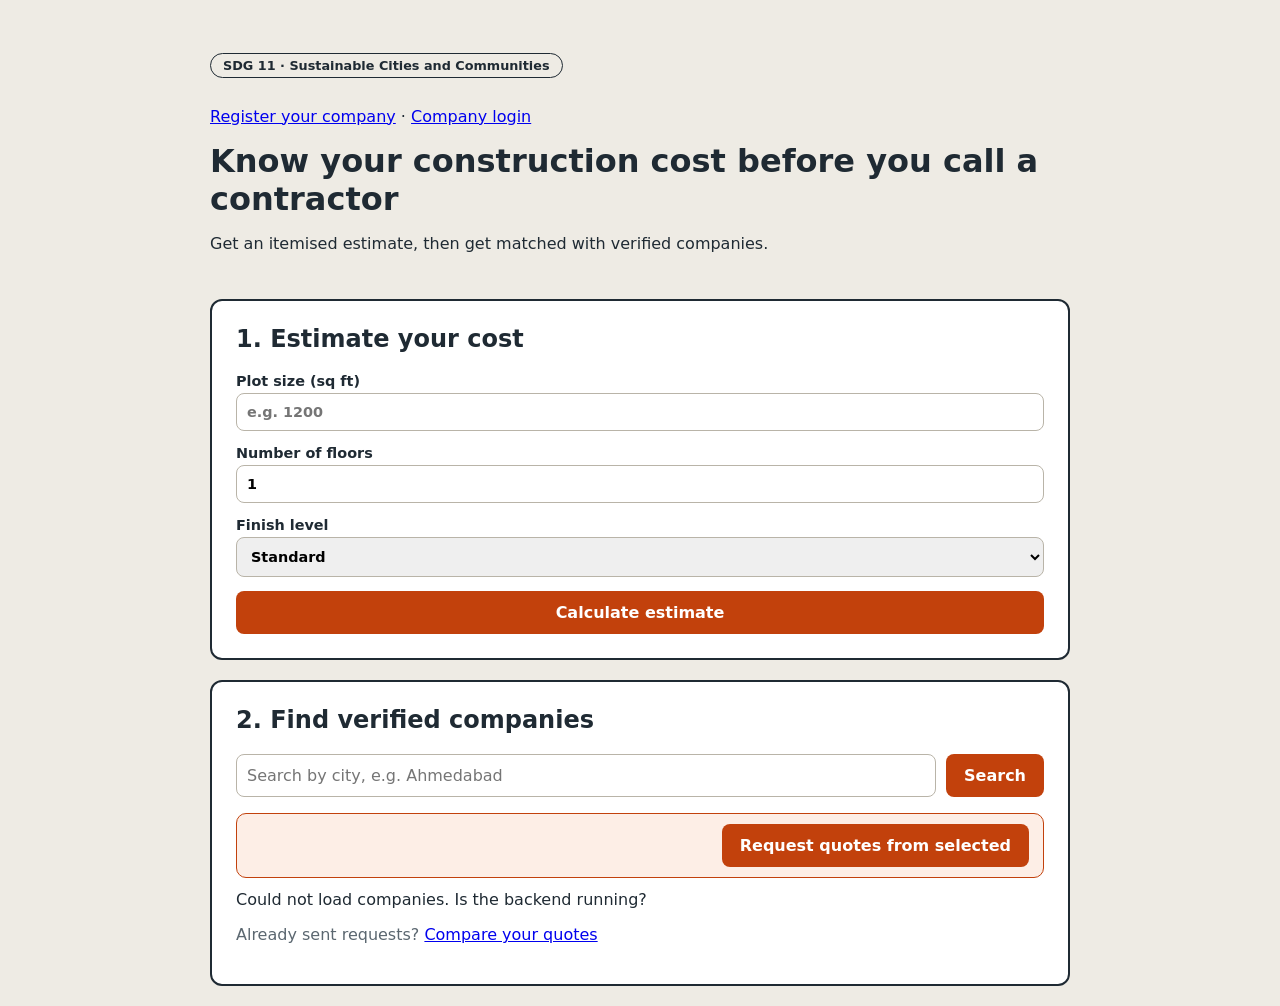
==== frontend/index.html @ 2e18d54c "Construction cost estimator: estimator, company login, quotes, PDF, analytics" ====
<!DOCTYPE html>
<html lang="en">
<head>
  <meta charset="UTF-8">
  <meta name="viewport" content="width=device-width, initial-scale=1.0">
  <title>Construction Cost Estimator</title>
  <link rel="stylesheet" href="style.css">
</head>
<body>
  <header>
    <p class="tag">SDG 11 · Sustainable Cities and Communities</p>
    <p><a href="register.html">Register your company</a> · <a href="dashboard.html">Company login</a></p>
    <h1>Know your construction cost before you call a contractor</h1>
    <p>Get an itemised estimate, then get matched with verified companies.</p>
  </header>

  <main>
    <section class="card">
      <h2>1. Estimate your cost</h2>
      <form id="estimate-form">
        <label>Plot size (sq ft)
          <input type="number" id="plot_size" min="1" required placeholder="e.g. 1200">
        </label>
        <label>Number of floors
          <input type="number" id="floors" min="1" max="10" value="1" required>
        </label>
        <label>Finish level
          <select id="finish_level">
            <option value="basic">Basic</option>
            <option value="standard" selected>Standard</option>
            <option value="premium">Premium</option>
          </select>
        </label>
        <button type="submit">Calculate estimate</button>
      </form>
      <p id="estimate-error" class="error" hidden></p>

      <div id="result" hidden>
        <h3>Estimated cost range</h3>
        <p class="range" id="range"></p>
        <p class="muted" id="area"></p>
        <table>
          <thead><tr><th>Item</th><th>Rate (₹/sq ft)</th><th>Cost (₹)</th></tr></thead>
          <tbody id="items"></tbody>
        </table>
        <button id="pdf-btn" type="button" style="margin-top:14px">Download PDF report</button>
      </div>
    </section>

      <section class="card">
      <h2>2. Find verified companies</h2>
      <div class="search-row">
        <input type="text" id="city" placeholder="Search by city, e.g. Ahmedabad">
        <button id="search-btn" type="button">Search</button>
      </div>
      <div id="selection-bar" class="selection-bar" hidden>
        <span id="sel-count"></span>
        <button id="sel-request" type="button">Request quotes from selected</button>
      </div>
      <div id="companies"></div>
      <p class="muted">Already sent requests? <a href="compare.html">Compare your quotes</a></p>
    </section>
  </main>

  <dialog id="quote-dialog">
    <form id="quote-form">
      <h3 id="quote-title">Request a quote</h3>
      <label>Your name <input type="text" id="q_name" required></label>
      <label>Phone <input type="tel" id="q_phone" required></label>
      <label>Email (optional) <input type="email" id="q_email"></label>
      <label>Project details <textarea id="q_message" rows="3"></textarea></label>
      <div class="dialog-actions">
        <button type="button" id="q_cancel" class="secondary">Cancel</button>
        <button type="submit">Send request</button>
      </div>
      <p id="quote-msg" class="muted"></p>
    </form>
  </dialog>

  <script src="app.js"></script>
</body>
</html>
---- frontend/style.css ----
:root {
  --bg: #eeebe4;
  --ink: #1f2a33;
  --accent: #c2410c;
  --muted: #5b6770;
  --card: #ffffff;
}
* { box-sizing: border-box; }
body {
  margin: 0;
  font-family: "Segoe UI", system-ui, sans-serif;
  background: var(--bg);
  color: var(--ink);
}
header { padding: 40px 20px 10px; max-width: 900px; margin: auto; }
.tag {
  display: inline-block;
  border: 1px solid var(--ink);
  border-radius: 999px;
  padding: 4px 12px;
  font-size: 0.8rem;
  font-weight: 600;
}
h1 { margin: 12px 0 8px; font-size: 2rem; line-height: 1.2; }
main { max-width: 900px; margin: auto; padding: 20px; display: grid; gap: 20px; }
.card {
  background: var(--card);
  border: 2px solid var(--ink);
  border-radius: 12px;
  padding: 24px;
}
h2 { margin-top: 0; }
form { display: grid; gap: 14px; }
label { display: grid; gap: 4px; font-weight: 600; font-size: 0.9rem; }
input, select, textarea {
  padding: 10px;
  border: 1px solid #b9b4a8;
  border-radius: 8px;
  font: inherit;
}
button {
  background: var(--accent);
  color: #fff;
  border: none;
  padding: 12px 18px;
  border-radius: 8px;
  font: inherit;
  font-weight: 600;
  cursor: pointer;
}
button:hover { opacity: 0.9; }
button.secondary { background: #e3dfd6; color: var(--ink); }
.error { color: #b91c1c; font-weight: 600; }
.muted { color: var(--muted); }
.range { font-size: 1.6rem; font-weight: 700; color: var(--accent); margin: 4px 0; }
table { width: 100%; border-collapse: collapse; margin-top: 12px; }
th, td { text-align: left; padding: 8px; border-bottom: 1px solid #e3dfd6; }
td:nth-child(n+2), th:nth-child(n+2) { text-align: right; }
.search-row { display: flex; gap: 10px; margin-bottom: 16px; }
.search-row input { flex: 1; }
.company {
  border: 1px solid #d7d2c6;
  border-radius: 10px;
  padding: 16px;
  margin-bottom: 12px;
  display: flex;
  justify-content: space-between;
  align-items: center;
  gap: 12px;
}
.company h4 { margin: 0 0 4px; }
.company p { margin: 2px 0; }
dialog { border: 2px solid var(--ink); border-radius: 12px; padding: 24px; width: min(420px, 92vw); }
dialog::backdrop { background: rgba(0, 0, 0, 0.4); }
.dialog-actions { display: flex; justify-content: flex-end; gap: 10px; }
@media (max-width: 600px) {
  .company { flex-direction: column; align-items: flex-start; }
}
.company .pick { width: 20px; height: 20px; flex: none; }
.selection-bar {
  display: flex; justify-content: space-between; align-items: center;
  background: #fdeee6; border: 1px solid var(--accent);
  border-radius: 10px; padding: 10px 14px; margin-bottom: 12px;
}
.request-card { align-items: flex-start; }
.quote-inline { display: flex; flex-wrap: wrap; gap: 8px; margin-top: 8px; align-items: center; }
.quote-inline input { flex: 1; min-width: 140px; }
.table-wrap { overflow-x: auto; }
#compare-table th { width: 140px; color: var(--muted); }
#compare-table td, #compare-table th { text-align: left; vertical-align: top; }
#compare-table td.best { color: #15803d; font-weight: 700; }

.kpis { display: grid; grid-template-columns: repeat(auto-fit, minmax(190px, 1fr)); gap: 14px; }
.kpi { background: var(--card); border: 2px solid var(--ink); border-radius: 12px; padding: 16px; }
.kpi-value { font-size: 1.8rem; font-weight: 700; color: var(--accent); }
.kpi-label { font-weight: 600; margin-top: 2px; }
.kpi-sub { color: var(--muted); font-size: 0.82rem; margin-top: 4px; }
.chart-box { position: relative; height: 280px; }
.chart-box.small { height: 220px; }
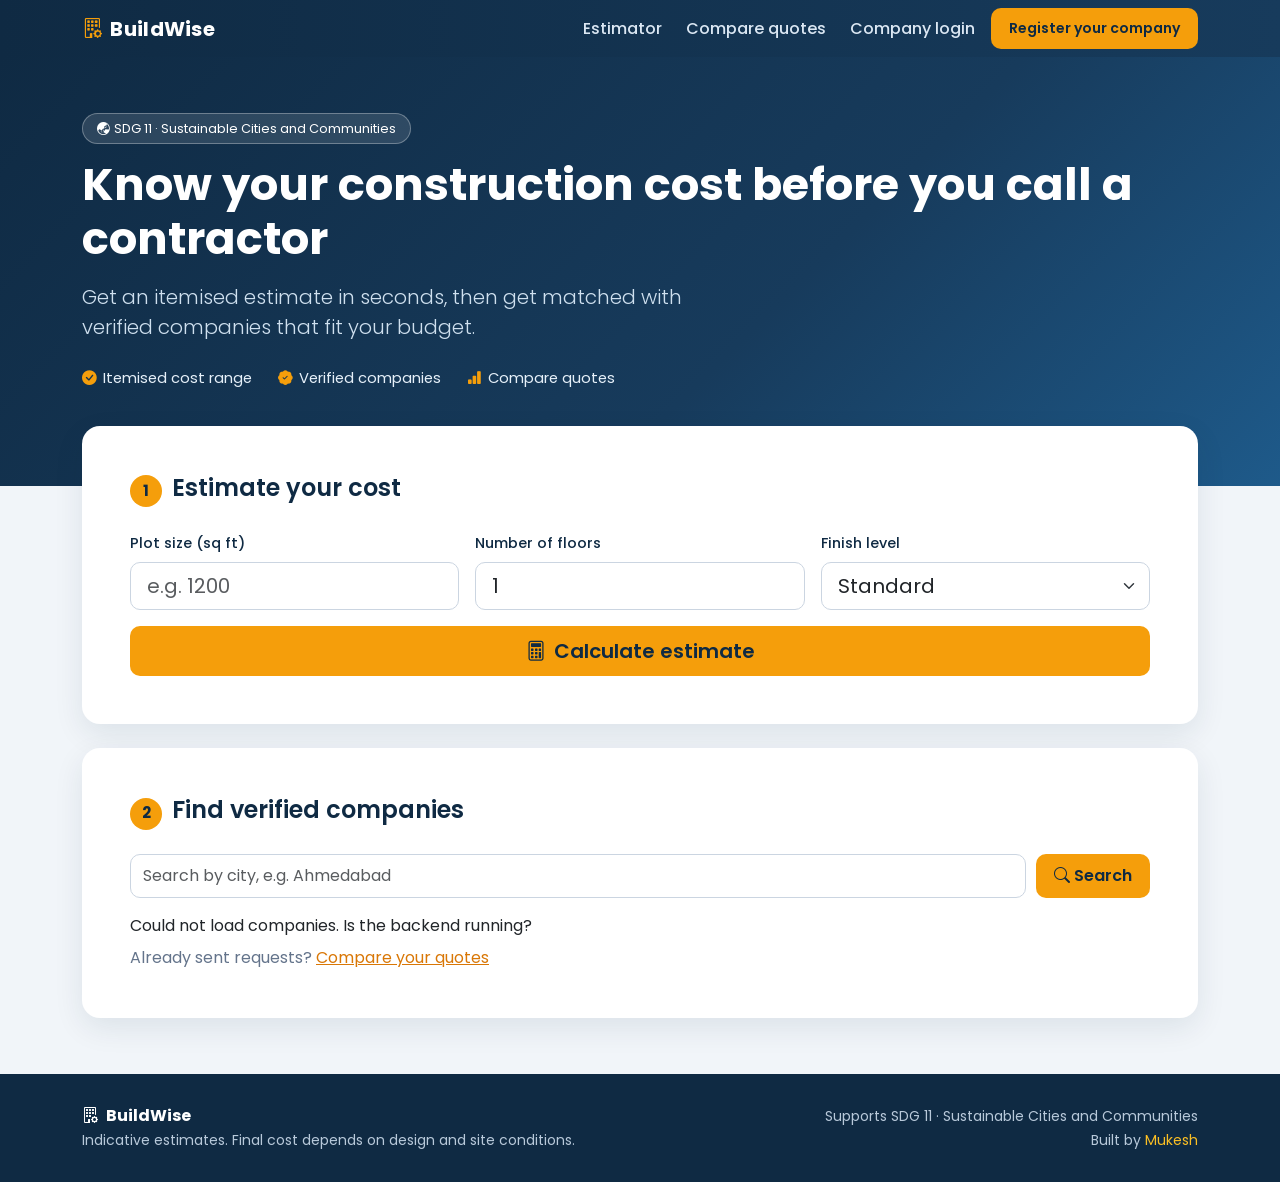
==== commit 240d3f39: "Redesign frontend with Bootstrap" ====
--- a/frontend/index.html
+++ b/frontend/index.html
@@ -3,80 +3,130 @@
 <head>
   <meta charset="UTF-8">
   <meta name="viewport" content="width=device-width, initial-scale=1.0">
-  <title>Construction Cost Estimator</title>
+  <title>BuildWise | Construction Cost Estimator</title>
+  <link href="https://cdn.jsdelivr.net/npm/bootstrap@5.3.3/dist/css/bootstrap.min.css" rel="stylesheet">
+  <link rel="stylesheet" href="https://cdn.jsdelivr.net/npm/bootstrap-icons@1.11.3/font/bootstrap-icons.min.css">
+  <link href="https://fonts.googleapis.com/css2?family=Poppins:wght@400;500;600;700&display=swap" rel="stylesheet">
   <link rel="stylesheet" href="style.css">
 </head>
 <body>
-  <header>
-    <p class="tag">SDG 11 · Sustainable Cities and Communities</p>
-    <p><a href="register.html">Register your company</a> · <a href="dashboard.html">Company login</a></p>
-    <h1>Know your construction cost before you call a contractor</h1>
-    <p>Get an itemised estimate, then get matched with verified companies.</p>
+
+  <nav class="navbar navbar-expand-lg navbar-dark site-nav sticky-top">
+    <div class="container">
+      <a class="navbar-brand" href="index.html"><i class="bi bi-building-gear me-2"></i>BuildWise</a>
+      <button class="navbar-toggler" type="button" data-bs-toggle="collapse" data-bs-target="#nav">
+        <span class="navbar-toggler-icon"></span>
+      </button>
+      <div class="collapse navbar-collapse" id="nav">
+        <ul class="navbar-nav ms-auto align-items-lg-center gap-lg-2">
+          <li class="nav-item"><a class="nav-link" href="index.html">Estimator</a></li>
+          <li class="nav-item"><a class="nav-link" href="compare.html">Compare quotes</a></li>
+          <li class="nav-item"><a class="nav-link" href="dashboard.html">Company login</a></li>
+          <li class="nav-item"><a class="btn btn-brand btn-sm" href="register.html">Register your company</a></li>
+        </ul>
+      </div>
+    </div>
+  </nav>
+
+  <header class="hero">
+    <div class="container">
+      <span class="sdg"><i class="bi bi-globe-asia-australia me-1"></i>SDG 11 · Sustainable Cities and Communities</span>
+      <h1>Know your construction cost before you call a contractor</h1>
+      <p class="lead mt-3">Get an itemised estimate in seconds, then get matched with verified companies that fit your budget.</p>
+      <div class="hero-points mt-4">
+        <span><i class="bi bi-check-circle-fill"></i>Itemised cost range</span>
+        <span><i class="bi bi-patch-check-fill"></i>Verified companies</span>
+        <span><i class="bi bi-bar-chart-fill"></i>Compare quotes</span>
+      </div>
+    </div>
   </header>
 
-  <main>
-    <section class="card">
-      <h2>1. Estimate your cost</h2>
-      <form id="estimate-form">
-        <label>Plot size (sq ft)
-          <input type="number" id="plot_size" min="1" required placeholder="e.g. 1200">
-        </label>
-        <label>Number of floors
-          <input type="number" id="floors" min="1" max="10" value="1" required>
-        </label>
-        <label>Finish level
-          <select id="finish_level">
+  <main class="container overlap">
+
+    <section class="card p-4 p-md-5 mb-4">
+      <h2 class="section-title h4 mb-4"><span class="step">1</span>Estimate your cost</h2>
+
+      <form id="estimate-form" class="row g-3">
+        <div class="col-md-4">
+          <label class="form-label" for="plot_size">Plot size (sq ft)</label>
+          <input type="number" id="plot_size" class="form-control form-control-lg" min="1" required placeholder="e.g. 1200">
+        </div>
+        <div class="col-md-4">
+          <label class="form-label" for="floors">Number of floors</label>
+          <input type="number" id="floors" class="form-control form-control-lg" min="1" max="10" value="1" required>
+        </div>
+        <div class="col-md-4">
+          <label class="form-label" for="finish_level">Finish level</label>
+          <select id="finish_level" class="form-select form-select-lg">
             <option value="basic">Basic</option>
             <option value="standard" selected>Standard</option>
             <option value="premium">Premium</option>
           </select>
-        </label>
-        <button type="submit">Calculate estimate</button>
+        </div>
+        <div class="col-12">
+          <button type="submit" class="btn btn-brand btn-lg w-100"><i class="bi bi-calculator me-2"></i>Calculate estimate</button>
+        </div>
       </form>
-      <p id="estimate-error" class="error" hidden></p>
+      <p id="estimate-error" class="error mt-3" hidden></p>
 
       <div id="result" hidden>
-        <h3>Estimated cost range</h3>
+        <h3 class="h5 text-muted mb-0">Estimated cost range</h3>
         <p class="range" id="range"></p>
         <p class="muted" id="area"></p>
-        <table>
-          <thead><tr><th>Item</th><th>Rate (₹/sq ft)</th><th>Cost (₹)</th></tr></thead>
-          <tbody id="items"></tbody>
-        </table>
-        <button id="pdf-btn" type="button" style="margin-top:14px">Download PDF report</button>
+        <div class="table-responsive">
+          <table class="table table-hover align-middle">
+            <thead><tr><th>Item</th><th>Rate (₹/sq ft)</th><th>Cost (₹)</th></tr></thead>
+            <tbody id="items"></tbody>
+          </table>
+        </div>
+        <button id="pdf-btn" type="button" class="btn btn-outline-dark mt-2"><i class="bi bi-file-earmark-pdf me-2"></i>Download PDF report</button>
       </div>
     </section>
 
-      <section class="card">
-      <h2>2. Find verified companies</h2>
+    <section class="card p-4 p-md-5">
+      <h2 class="section-title h4 mb-4"><span class="step">2</span>Find verified companies</h2>
       <div class="search-row">
-        <input type="text" id="city" placeholder="Search by city, e.g. Ahmedabad">
-        <button id="search-btn" type="button">Search</button>
+        <input type="text" id="city" class="form-control" placeholder="Search by city, e.g. Ahmedabad">
+        <button id="search-btn" type="button"><i class="bi bi-search me-1"></i>Search</button>
       </div>
       <div id="selection-bar" class="selection-bar" hidden>
         <span id="sel-count"></span>
         <button id="sel-request" type="button">Request quotes from selected</button>
       </div>
       <div id="companies"></div>
-      <p class="muted">Already sent requests? <a href="compare.html">Compare your quotes</a></p>
+      <p class="muted mb-0 mt-2">Already sent requests? <a href="compare.html">Compare your quotes</a></p>
     </section>
   </main>
 
   <dialog id="quote-dialog">
     <form id="quote-form">
-      <h3 id="quote-title">Request a quote</h3>
-      <label>Your name <input type="text" id="q_name" required></label>
-      <label>Phone <input type="tel" id="q_phone" required></label>
-      <label>Email (optional) <input type="email" id="q_email"></label>
-      <label>Project details <textarea id="q_message" rows="3"></textarea></label>
+      <h3 id="quote-title" class="h5 mb-3">Request a quote</h3>
+      <div class="mb-3"><label class="form-label">Your name</label><input type="text" id="q_name" class="form-control" required></div>
+      <div class="mb-3"><label class="form-label">Phone</label><input type="tel" id="q_phone" class="form-control" required></div>
+      <div class="mb-3"><label class="form-label">Email (optional)</label><input type="email" id="q_email" class="form-control"></div>
+      <div class="mb-3"><label class="form-label">Project details</label><textarea id="q_message" class="form-control" rows="3"></textarea></div>
       <div class="dialog-actions">
-        <button type="button" id="q_cancel" class="secondary">Cancel</button>
-        <button type="submit">Send request</button>
+        <button type="button" id="q_cancel" class="btn btn-outline-secondary">Cancel</button>
+        <button type="submit" class="btn btn-brand">Send request</button>
       </div>
-      <p id="quote-msg" class="muted"></p>
+      <p id="quote-msg" class="muted mt-3 mb-0"></p>
     </form>
   </dialog>
 
+  <footer class="site-footer">
+    <div class="container d-flex flex-wrap justify-content-between gap-3">
+      <div>
+        <div class="brand"><i class="bi bi-building-gear me-2"></i>BuildWise</div>
+        <small>Indicative estimates. Final cost depends on design and site conditions.</small>
+      </div>
+      <div class="text-md-end">
+        <small>Supports SDG 11 · Sustainable Cities and Communities<br>
+        Built by <a href="https://github.com/CodeWithMukesh01">Mukesh</a></small>
+      </div>
+    </div>
+  </footer>
+
+  <script src="https://cdn.jsdelivr.net/npm/bootstrap@5.3.3/dist/js/bootstrap.bundle.min.js"></script>
   <script src="app.js"></script>
 </body>
 </html>
--- a/frontend/style.css
+++ b/frontend/style.css
@@ -1,99 +1,144 @@
 :root {
-  --bg: #eeebe4;
-  --ink: #1f2a33;
-  --accent: #c2410c;
-  --muted: #5b6770;
-  --card: #ffffff;
+  --navy: #0f2a43;
+  --navy-2: #173b5c;
+  --accent: #f59e0b;
+  --accent-dark: #d97706;
+  --ink: #1e293b;
+  --muted: #64748b;
+  --bg: #f1f5f9;
+  --line: #e2e8f0;
 }
-* { box-sizing: border-box; }
+
 body {
-  margin: 0;
-  font-family: "Segoe UI", system-ui, sans-serif;
-  background: var(--bg);
+  font-family: 'Poppins', system-ui, sans-serif;
   color: var(--ink);
+  background: linear-gradient(180deg, #e3edf7 0%, var(--bg) 420px);
+  min-height: 100vh;
+  display: flex;
+  flex-direction: column;
 }
-header { padding: 40px 20px 10px; max-width: 900px; margin: auto; }
-.tag {
-  display: inline-block;
-  border: 1px solid var(--ink);
-  border-radius: 999px;
-  padding: 4px 12px;
-  font-size: 0.8rem;
-  font-weight: 600;
+main { flex: 1; }
+a { color: var(--accent-dark); }
+
+/* ---------- navbar ---------- */
+.site-nav { background: linear-gradient(90deg, var(--navy), var(--navy-2)); }
+.site-nav .navbar-brand { font-weight: 700; letter-spacing: .3px; }
+.site-nav .navbar-brand i { color: var(--accent); }
+.site-nav .nav-link { color: #dbe7f3; font-weight: 500; }
+.site-nav .nav-link:hover { color: #fff; }
+
+/* ---------- hero ---------- */
+.hero {
+  background: linear-gradient(135deg, var(--navy) 0%, var(--navy-2) 60%, #1e5a8a 100%);
+  color: #fff;
+  padding: 56px 0 96px;
 }
-h1 { margin: 12px 0 8px; font-size: 2rem; line-height: 1.2; }
-main { max-width: 900px; margin: auto; padding: 20px; display: grid; gap: 20px; }
-.card {
-  background: var(--card);
-  border: 2px solid var(--ink);
-  border-radius: 12px;
-  padding: 24px;
+.hero h1 { font-weight: 700; font-size: clamp(1.8rem, 4vw, 2.8rem); line-height: 1.2; }
+.hero .lead { color: #cfe0ef; max-width: 640px; }
+.hero .sdg {
+  display: inline-block; background: rgba(255,255,255,.12);
+  border: 1px solid rgba(255,255,255,.3); border-radius: 999px;
+  padding: 5px 14px; font-size: .8rem; margin-bottom: 14px;
 }
-h2 { margin-top: 0; }
-form { display: grid; gap: 14px; }
-label { display: grid; gap: 4px; font-weight: 600; font-size: 0.9rem; }
-input, select, textarea {
-  padding: 10px;
-  border: 1px solid #b9b4a8;
-  border-radius: 8px;
-  font: inherit;
+.hero-points span { margin-right: 22px; color: #e6f0f9; font-size: .92rem; white-space: nowrap; }
+.hero-points i { color: var(--accent); margin-right: 6px; }
+.overlap { margin-top: -60px; }
+
+.page-head { background: linear-gradient(135deg, var(--navy), var(--navy-2)); color: #fff; padding: 36px 0 70px; }
+.page-head h1 { font-weight: 700; font-size: 1.9rem; margin: 0; }
+.page-head p { color: #cfe0ef; margin: 6px 0 0; }
+
+/* ---------- cards ---------- */
+.card { border: 0; border-radius: 18px; box-shadow: 0 10px 30px rgba(15, 42, 67, .09); }
+.section-title { font-weight: 600; color: var(--navy); }
+.step {
+  display: inline-flex; width: 32px; height: 32px; border-radius: 50%;
+  background: var(--accent); color: var(--navy); font-weight: 700; font-size: .95rem;
+  align-items: center; justify-content: center; margin-right: 10px;
 }
-button {
-  background: var(--accent);
-  color: #fff;
-  border: none;
-  padding: 12px 18px;
-  border-radius: 8px;
-  font: inherit;
-  font-weight: 600;
-  cursor: pointer;
+
+/* ---------- forms and buttons ---------- */
+.form-label { font-weight: 500; font-size: .9rem; color: var(--navy); }
+.form-control, .form-select { border-radius: 10px; border-color: #cbd5e1; }
+.form-control:focus, .form-select:focus {
+  border-color: var(--accent-dark); box-shadow: 0 0 0 .2rem rgba(245, 158, 11, .25);
 }
-button:hover { opacity: 0.9; }
-button.secondary { background: #e3dfd6; color: var(--ink); }
-.error { color: #b91c1c; font-weight: 600; }
+.btn-brand, button:not(.btn) {
+  background: var(--accent); color: var(--navy); border: 0; border-radius: 10px;
+  font-weight: 600; padding: 10px 18px; cursor: pointer; transition: .15s;
+}
+.btn-brand:hover, button:not(.btn):hover { background: var(--accent-dark); color: #fff; }
+.btn-brand:focus { box-shadow: 0 0 0 .2rem rgba(245, 158, 11, .35); color: var(--navy); }
+
+.error { color: #dc2626; font-weight: 500; }
 .muted { color: var(--muted); }
-.range { font-size: 1.6rem; font-weight: 700; color: var(--accent); margin: 4px 0; }
-table { width: 100%; border-collapse: collapse; margin-top: 12px; }
-th, td { text-align: left; padding: 8px; border-bottom: 1px solid #e3dfd6; }
-td:nth-child(n+2), th:nth-child(n+2) { text-align: right; }
+
+/* ---------- estimate result ---------- */
+#result { margin-top: 26px; padding-top: 22px; border-top: 1px dashed #cbd5e1; }
+.range { font-size: 2rem; font-weight: 700; color: var(--accent-dark); margin: 2px 0; }
+#result table { margin-top: 12px; }
+#result th { background: var(--navy); color: #fff; font-weight: 500; }
+#result th:nth-child(n+2), #result td:nth-child(n+2) { text-align: right; }
+
+/* ---------- company cards (built by app.js and dashboard.js) ---------- */
+.company {
+  display: flex; align-items: center; gap: 14px; background: #fff;
+  border: 1px solid var(--line); border-radius: 14px;
+  padding: 16px 18px; margin-bottom: 12px; transition: .15s;
+}
+.company:hover { box-shadow: 0 8px 24px rgba(15, 42, 67, .08); transform: translateY(-1px); }
+.company h4 { font-size: 1.05rem; font-weight: 600; margin: 0 0 4px; color: var(--navy); }
+.company p { margin: 2px 0; }
+.pick { width: 20px; height: 20px; accent-color: var(--accent-dark); flex: none; }
+.request-card { align-items: flex-start; }
+.quote-inline { display: flex; flex-wrap: wrap; gap: 8px; margin-top: 10px; align-items: center; }
+.quote-inline input {
+  flex: 1; min-width: 150px; padding: 9px 12px;
+  border: 1px solid #cbd5e1; border-radius: 10px;
+}
+.selection-bar {
+  display: flex; justify-content: space-between; align-items: center;
+  background: #fff7e6; border: 1px solid var(--accent);
+  border-radius: 12px; padding: 10px 14px; margin-bottom: 14px;
+}
 .search-row { display: flex; gap: 10px; margin-bottom: 16px; }
 .search-row input { flex: 1; }
-.company {
-  border: 1px solid #d7d2c6;
-  border-radius: 10px;
-  padding: 16px;
-  margin-bottom: 12px;
-  display: flex;
-  justify-content: space-between;
-  align-items: center;
-  gap: 12px;
+
+/* ---------- popup ---------- */
+dialog {
+  border: 0; border-radius: 18px; padding: 26px;
+  width: min(440px, 92vw); box-shadow: 0 24px 60px rgba(0, 0, 0, .3);
 }
-.company h4 { margin: 0 0 4px; }
-.company p { margin: 2px 0; }
-dialog { border: 2px solid var(--ink); border-radius: 12px; padding: 24px; width: min(420px, 92vw); }
-dialog::backdrop { background: rgba(0, 0, 0, 0.4); }
-.dialog-actions { display: flex; justify-content: flex-end; gap: 10px; }
+dialog::backdrop { background: rgba(15, 42, 67, .55); backdrop-filter: blur(2px); }
+.dialog-actions { display: flex; justify-content: flex-end; gap: 10px; margin-top: 8px; }
+
+/* ---------- compare table ---------- */
+.table-wrap { overflow-x: auto; }
+#compare-table { min-width: 460px; }
+#compare-table th { width: 150px; color: var(--muted); font-weight: 500; }
+#compare-table td, #compare-table th { text-align: left; vertical-align: top; padding: 10px 12px; }
+#compare-table tr:first-child td { font-weight: 600; color: var(--navy); font-size: 1.05rem; }
+#compare-table td.best { color: #15803d; font-weight: 700; background: #ecfdf3; }
+
+/* ---------- admin analytics ---------- */
+.kpis { display: grid; grid-template-columns: repeat(auto-fit, minmax(200px, 1fr)); gap: 16px; margin-bottom: 22px; }
+.kpi {
+  background: #fff; border-radius: 16px; padding: 18px;
+  border-left: 5px solid var(--accent); box-shadow: 0 8px 24px rgba(15, 42, 67, .08);
+}
+.kpi-value { font-size: 1.9rem; font-weight: 700; color: var(--navy); }
+.kpi-label { font-weight: 600; margin-top: 2px; }
+.kpi-sub { color: var(--muted); font-size: .82rem; margin-top: 4px; }
+.chart-box { position: relative; height: 280px; }
+.chart-box.small { height: 220px; }
+
+/* ---------- footer ---------- */
+.site-footer { background: var(--navy); color: #b8c9da; padding: 30px 0; margin-top: 56px; }
+.site-footer a { color: #fbbf24; text-decoration: none; }
+.site-footer a:hover { text-decoration: underline; }
+.site-footer .brand { color: #fff; font-weight: 700; }
+
 @media (max-width: 600px) {
-  .company { flex-direction: column; align-items: flex-start; }
-}
-.company .pick { width: 20px; height: 20px; flex: none; }
-.selection-bar {
-  display: flex; justify-content: space-between; align-items: center;
-  background: #fdeee6; border: 1px solid var(--accent);
-  border-radius: 10px; padding: 10px 14px; margin-bottom: 12px;
-}
-.request-card { align-items: flex-start; }
-.quote-inline { display: flex; flex-wrap: wrap; gap: 8px; margin-top: 8px; align-items: center; }
-.quote-inline input { flex: 1; min-width: 140px; }
-.table-wrap { overflow-x: auto; }
-#compare-table th { width: 140px; color: var(--muted); }
-#compare-table td, #compare-table th { text-align: left; vertical-align: top; }
-#compare-table td.best { color: #15803d; font-weight: 700; }
-
-.kpis { display: grid; grid-template-columns: repeat(auto-fit, minmax(190px, 1fr)); gap: 14px; }
-.kpi { background: var(--card); border: 2px solid var(--ink); border-radius: 12px; padding: 16px; }
-.kpi-value { font-size: 1.8rem; font-weight: 700; color: var(--accent); }
-.kpi-label { font-weight: 600; margin-top: 2px; }
-.kpi-sub { color: var(--muted); font-size: 0.82rem; margin-top: 4px; }
-.chart-box { position: relative; height: 280px; }
-.chart-box.small { height: 220px; }+  .company { flex-wrap: wrap; }
+  .hero { padding: 40px 0 84px; }
+}
